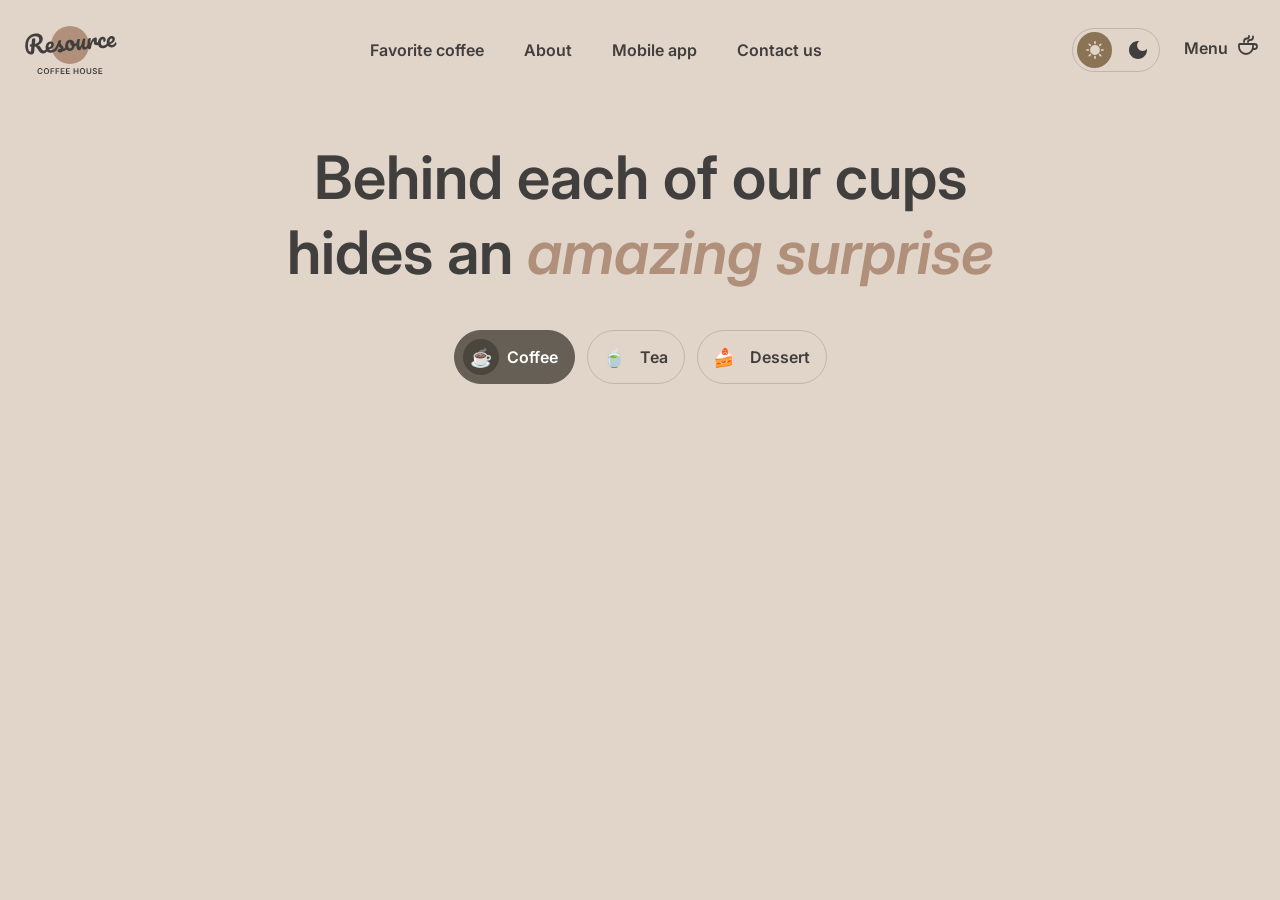
==== index-menu.html @ f8c52d72 "feat: menu page" ====
<!doctype html>
<html lang="en">
  <head>
    <meta charset="UTF-8" />
    <meta name="viewport" content="width=device-width, initial-scale=1.0" />
    <title>Menu</title>
    <link rel="stylesheet" href="style-menu.css" />
    <link rel="icon" type="image/svg+xml" href="logo.svg" />
  </head>
  <body>
    <div class="main-page">
      <div class="header">
        <img src="logo.svg" alt="logo" class="logo" />
        <nav class="nav">
          <ul class="nav-list">
            <li><a href="#favoriate">Favorite coffee</a></li>
            <li><a href="#about">About</a></li>
            <li><a href="#app">Mobile app</a></li>
            <li><a href="#contacts">Contact us</a></li>
          </ul>
        </nav>
        <div class="header-right">
          <div class="theme-toggle">
            <button class="theme-btn theme-btn--active">
              <img src="Sun.svg" alt="light theme" class="light-theme-img" />
            </button>
            <button class="theme-btn">
              <img src="Moon.svg" alt="dark theme" />
            </button>
          </div>
          <div class="menu-item">
            <p class="menu-text">Menu</p>
            <img src="coffee-cup.svg" alt="сoffee cup" class="coffee-cup" />
          </div>
        </div>
      </div>
      <section class="menu-page">
        <h2>Behind each of our cups hides an <span>amazing surprise</span></h2>

        <div class="filter-buttons">
          <button class="filter-btn filter-btn--active">
            <span class="filter-icon-wrap">☕</span>
            Coffee
          </button>
          <button class="filter-btn">
            <span class="filter-icon-wrap">🍵</span>
            Tea
          </button>
          <button class="filter-btn">
            <span class="filter-icon-wrap">🍰</span>
            Dessert
          </button>
        </div>
      </section>
    </div>
  </body>
</html>
---- style-menu.css ----
@import url("https://fonts.googleapis.com/css2?family=Inter:ital,opsz,wght@0,14..32,100..900;1,14..32,100..900&display=swap");

@import url("https://fonts.googleapis.com/css2?family=Inter:ital,opsz,wght@0,14..32,100..900;1,14..32,100..900&family=Montserrat:ital,wght@0,100..900;1,100..900&display=swap");

* {
  box-sizing: border-box;
  margin: 0;
  padding: 0;
}

html {
  scroll-behavior: smooth;
}

body {
  background: var(--Background-Page, #e1d4c9);
  -webkit-font-smoothing: antialiased;
  -moz-osx-font-smoothing: grayscale;
}

.header {
  display: flex;
  align-items: center;
  justify-content: space-between;
  padding: 20px;
}

.nav-list {
  display: flex;
  max-width: 1360px;
  justify-content: space-between;
  align-items: center;
  align-self: stretch;
  gap: 40px;
  font-feature-settings:
    "liga" off,
    "clig" off;
  font-family: "Inter", Arial, sans-serif;
  font-size: 16px;
  font-style: normal;
  font-weight: 600;
  line-height: 150%;
  list-style: none;
}

.nav-list a {
  text-decoration: none;
  color: inherit;
  color: var(--Text-Dark, #403f3d);
  font-feature-settings:
    "liga" off,
    "clig" off;

  font-family: Inter;
  font-size: 16px;
  font-style: normal;
  font-weight: 600;
  line-height: 150%;
}

.header-right {
  display: flex;
  align-items: center;
  gap: 24px;
}

.theme-toggle {
  display: flex;
  width: 88px;
  height: 44px;
  padding: 4px;
  justify-content: center;
  align-items: center;
  gap: 8px;
  border-radius: 100px;
  border: 1px solid var(--Border-Primary, #c1b6ad);
  background: transparent;
}

.theme-btn {
  display: flex;
  align-items: center;
  justify-content: center;
  width: 36px;
  height: 36px;
  border-radius: 50%;
  border: none;
  cursor: pointer;
  background: transparent;
  padding: 0;
}

.theme-btn--active {
  background: #8b7355;
}

.theme-btn img {
  width: 18px;
  height: 18px;
  flex-shrink: 0;
  fill: var(--Text-Primary, #403f3d);
}

.menu-item {
  position: relative;
  display: flex;
  align-items: center;
  gap: 8px;
  cursor: pointer;
  padding-bottom: 4px;
}

.menu-item::after {
  content: "";
  position: absolute;
  left: 0;
  bottom: 0;
  width: 0;
  height: 2px;
  background: currentColor;
  transition: width 0.3s ease;
}

.menu-item:hover::after {
  width: 100%;
}

.menu-text {
  color: var(--Text-Dark, #403f3d);
  font-feature-settings:
    "liga" off,
    "clig" off;
  font-family: Inter;
  font-size: 16px;
  font-style: normal;
  font-weight: 600;
  line-height: 150%;
  margin: 0;
  text-decoration: none;
}

.coffee-cup {
  width: 24px;
  height: 24px;
  stroke-width: 1.5px;
  stroke: #403f3d;
  position: relative;
  top: -3px;
}

.menu-page h2 {
  color: #403f3d;
  font-feature-settings:
    "liga" off,
    "clig" off;
  font-family: Inter;
  font-size: 60px;
  font-style: normal;
  font-weight: 600;
  line-height: 125%;
  width: 800px;
  text-align: center;
  margin: 0 auto;
  padding-top: 40px;
}

.menu-page h2 span {
  color: #b0907a;
  font-feature-settings:
    "liga" off,
    "clig" off;
  font-family: Inter;
  font-size: 60px;
  font-style: italic;
  font-weight: 600;
  line-height: 125%;
}

.filter-buttons {
  display: flex;
  justify-content: center;
  gap: 12px;
  margin-top: 40px;
}

.filter-btn {
  display: flex;
  align-items: center;
  gap: 8px;
  padding: 8px 16px 8px 8px;
  border-radius: 100px;
  border: 1px solid #c1b6ad;
  background: transparent;
  font-family: Inter;
  font-size: 16px;
  font-weight: 600;
  color: #403f3d;
}

.filter-icon-wrap {
  display: flex;
  align-items: center;
  justify-content: center;
  width: 36px;
  height: 36px;
  border-radius: 50%;
  background: #e1d4c9;
  font-size: 18px;
}

.filter-btn--active {
  background: #665f55;
  border-color: #665f55;
  color: #fff;
}

.filter-btn--active .filter-icon-wrap {
  background: #4a453d;
}
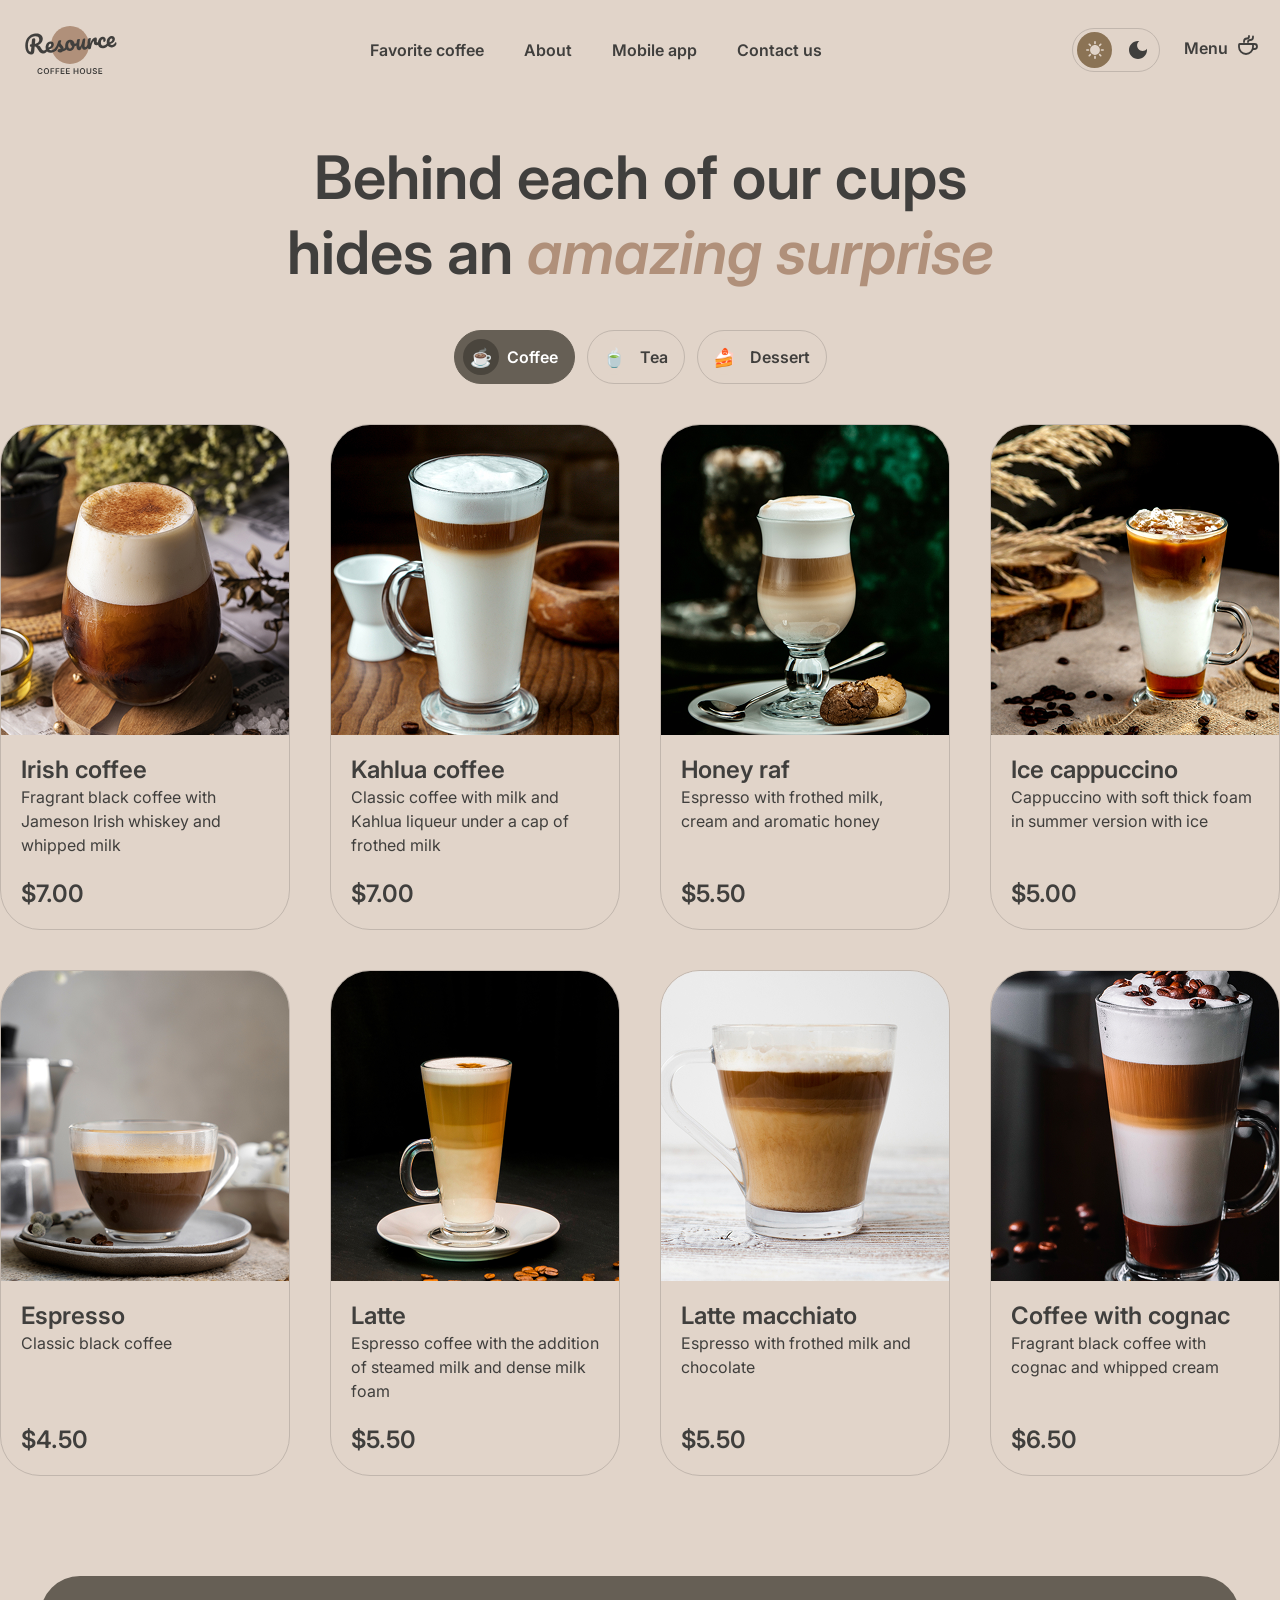
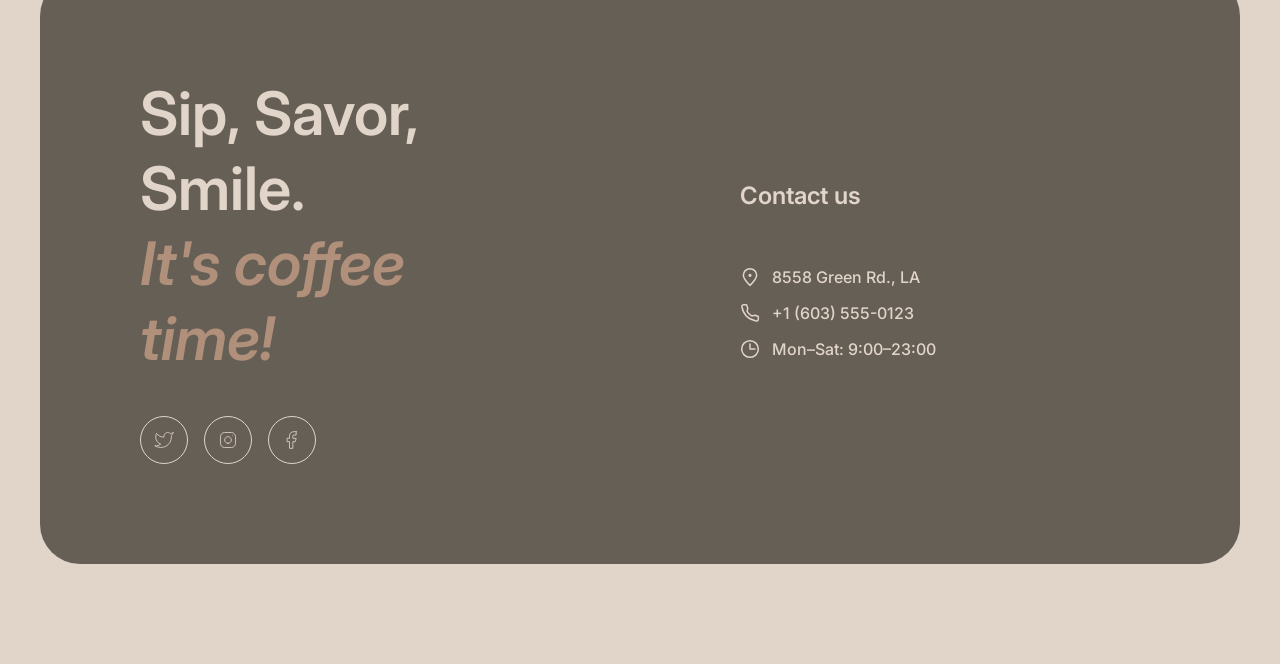
==== commit af87f106: "feat: menu feature" ====
--- a/index-menu.html
+++ b/index-menu.html
@@ -52,6 +52,123 @@
           </button>
         </div>
       </section>
+      <div class="menu-grid">
+        <article class="menu-card">
+          <img src="coffee-1 (1).png" alt="Irish coffee" />
+          <div class="card-content">
+            <h3>Irish coffee</h3>
+            <p>
+              Fragrant black coffee with Jameson Irish whiskey and whipped milk
+            </p>
+            <span class="price">$7.00</span>
+          </div>
+        </article>
+        <article class="menu-card">
+          <img src="coffee-2.png" alt="Kahlua coffee" />
+          <div class="card-content">
+            <h3>Kahlua coffee</h3>
+            <p>
+              Classic coffee with milk and Kahlua liqueur under a cap of frothed
+              milk
+            </p>
+            <span class="price">$7.00</span>
+          </div>
+        </article>
+
+        <article class="menu-card">
+          <img src="coffee-3 (1).png" alt="Kahlua coffee" />
+          <div class="card-content">
+            <h3>Honey raf</h3>
+            <p>Espresso with frothed milk, cream and aromatic honey</p>
+            <span class="price">$5.50</span>
+          </div>
+        </article>
+
+        <article class="menu-card">
+          <img src="coffee-4 (1).png" alt="Kahlua coffee" />
+          <div class="card-content">
+            <h3>Ice cappuccino</h3>
+            <p>Cappuccino with soft thick foam in summer version with ice</p>
+            <span class="price">$5.00</span>
+          </div>
+        </article>
+
+        <article class="menu-card">
+          <img src="coffee-5.png" alt="Kahlua coffee" />
+          <div class="card-content">
+            <h3>Espresso</h3>
+            <p>Classic black coffee</p>
+            <span class="price">$4.50</span>
+          </div>
+        </article>
+
+        <article class="menu-card">
+          <img src="coffee-6.png" alt="Kahlua coffee" />
+          <div class="card-content">
+            <h3>Latte</h3>
+            <p>
+              Espresso coffee with the addition of steamed milk and dense milk
+              foam
+            </p>
+            <span class="price">$5.50</span>
+          </div>
+        </article>
+
+        <article class="menu-card">
+          <img src="coffee-7.png" alt="Kahlua coffee" />
+          <div class="card-content">
+            <h3>Latte macchiato</h3>
+            <p>Espresso with frothed milk and chocolate</p>
+            <span class="price">$5.50</span>
+          </div>
+        </article>
+
+        <article class="menu-card">
+          <img src="coffee-8.png" alt="Kahlua coffee" />
+          <div class="card-content">
+            <h3>Coffee with cognac</h3>
+            <p>Fragrant black coffee with cognac and whipped cream</p>
+            <span class="price">$6.50</span>
+          </div>
+        </article>
+      </div>
+      <section id="contacts" class="Contacts">
+        <div class="container-contacts">
+          <div class="offer">
+            <h2>Sip, Savor, Smile. <br /><span>It's coffee time!</span></h2>
+            <div class="socials">
+              <a href="#" class="social-icon"
+                ><img src="twitter.svg" alt="Twitter"
+              /></a>
+              <a href="#" class="social-icon"
+                ><img src="instagram.svg" alt="Instagram"
+              /></a>
+              <a href="#" class="social-icon"
+                ><img src="facebook.svg" alt="Facebook"
+              /></a>
+            </div>
+          </div>
+
+          <div class="contact-info">
+            <p class="contact-title">Contact us</p>
+
+            <div class="contact-item">
+              <img src="pin-alt.svg" alt="" />
+              <p>8558 Green Rd., LA</p>
+            </div>
+
+            <div class="contact-item">
+              <img src="phone.svg" alt="" />
+              <p>+1 (603) 555-0123</p>
+            </div>
+
+            <div class="contact-item">
+              <img src="clock.svg" alt="" />
+              <p>Mon–Sat: 9:00–23:00</p>
+            </div>
+          </div>
+        </div>
+      </section>
     </div>
   </body>
 </html>
--- a/style-menu.css
+++ b/style-menu.css
@@ -217,3 +217,180 @@
 .filter-btn--active .filter-icon-wrap {
   background: #4a453d;
 }
+
+.menu-grid {
+  max-width: 1360px;
+  margin: 40px auto 0;
+  display: grid;
+  grid-template-columns: repeat(4, 1fr);
+  gap: 40px;
+}
+
+.menu-card {
+  display: flex;
+  flex-direction: column;
+  border-radius: 40px;
+  border: 1px solid var(--Border-Primary, #c1b6ad);
+  display: flex;
+  height: 506px;
+  flex-direction: column;
+  overflow: hidden;
+}
+
+.menu-card img {
+  width: 100%;
+  height: 310px;
+
+  object-fit: cover;
+  object-position: center;
+
+  display: block;
+}
+
+.card-content {
+  padding: 20px;
+
+  display: flex;
+  flex-direction: column;
+
+  flex: 1;
+}
+
+.card-content h3 {
+  color: #403f3d;
+  font-feature-settings:
+    "liga" off,
+    "clig" off;
+  font-family: Inter;
+  font-size: 24px;
+  font-style: normal;
+  font-weight: 600;
+  line-height: 125%;
+}
+
+.card-content p {
+  color: #403f3d;
+  font-feature-settings:
+    "liga" off,
+    "clig" off;
+  font-family: Inter;
+  font-size: 16px;
+  font-style: normal;
+  font-weight: 400;
+  line-height: 150%;
+}
+
+.price {
+  color: #403f3d;
+  font-feature-settings:
+    "liga" off,
+    "clig" off;
+  font-family: Inter;
+  font-size: 24px;
+  font-style: normal;
+  font-weight: 600;
+  line-height: 125%;
+  margin-top: auto;
+}
+
+.Contacts {
+  padding: 100px 40px;
+}
+
+.container-contacts {
+  display: flex;
+  max-width: 1360px;
+  margin: 0 auto;
+  padding: 100px;
+  justify-content: center;
+  align-items: center;
+  gap: 100px;
+  border-radius: 40px;
+  background: #665f55;
+}
+
+.offer {
+  display: flex;
+  flex-direction: column;
+  justify-content: center;
+  align-items: flex-start;
+  gap: 40px;
+  flex: 1 0 0;
+}
+
+.offer h2 {
+  color: #e1d4c9;
+  font-family: Inter;
+  font-size: 60px;
+  font-weight: 600;
+  line-height: 125%;
+  margin: 0;
+  gap: 40px;
+}
+
+.offer h2 span {
+  color: #b0907a;
+  font-style: italic;
+  font-weight: 600;
+}
+
+.socials {
+  display: flex;
+  gap: 16px;
+}
+
+.social-icon {
+  display: flex;
+  align-items: center;
+  justify-content: center;
+  width: 48px;
+  height: 48px;
+  border-radius: 50%;
+  border: 1px solid #e1d4c9;
+}
+
+.social-icon img {
+  width: 20px;
+  height: 20px;
+}
+
+.contact-info {
+  display: flex;
+  flex-direction: column;
+  gap: 16px;
+  flex: 1 0 0;
+  padding-left: 100px;
+}
+
+.contact-title {
+  color: #e1d4c9;
+  font-feature-settings:
+    "liga" off,
+    "clig" off;
+  font-family: Inter;
+  font-size: 24px;
+  font-style: normal;
+  font-weight: 600;
+  line-height: 125%;
+  gap: 40px;
+  margin: 0 0 40px 0;
+}
+
+.contact-item {
+  display: flex;
+  align-items: center;
+  gap: 12px;
+}
+
+.contact-item img {
+  width: 20px;
+  height: 20px;
+}
+
+.contact-item p {
+  color: #e1d4c9;
+  font-family: Inter;
+  font-size: 16px;
+  font-weight: 500;
+  margin: 0;
+}
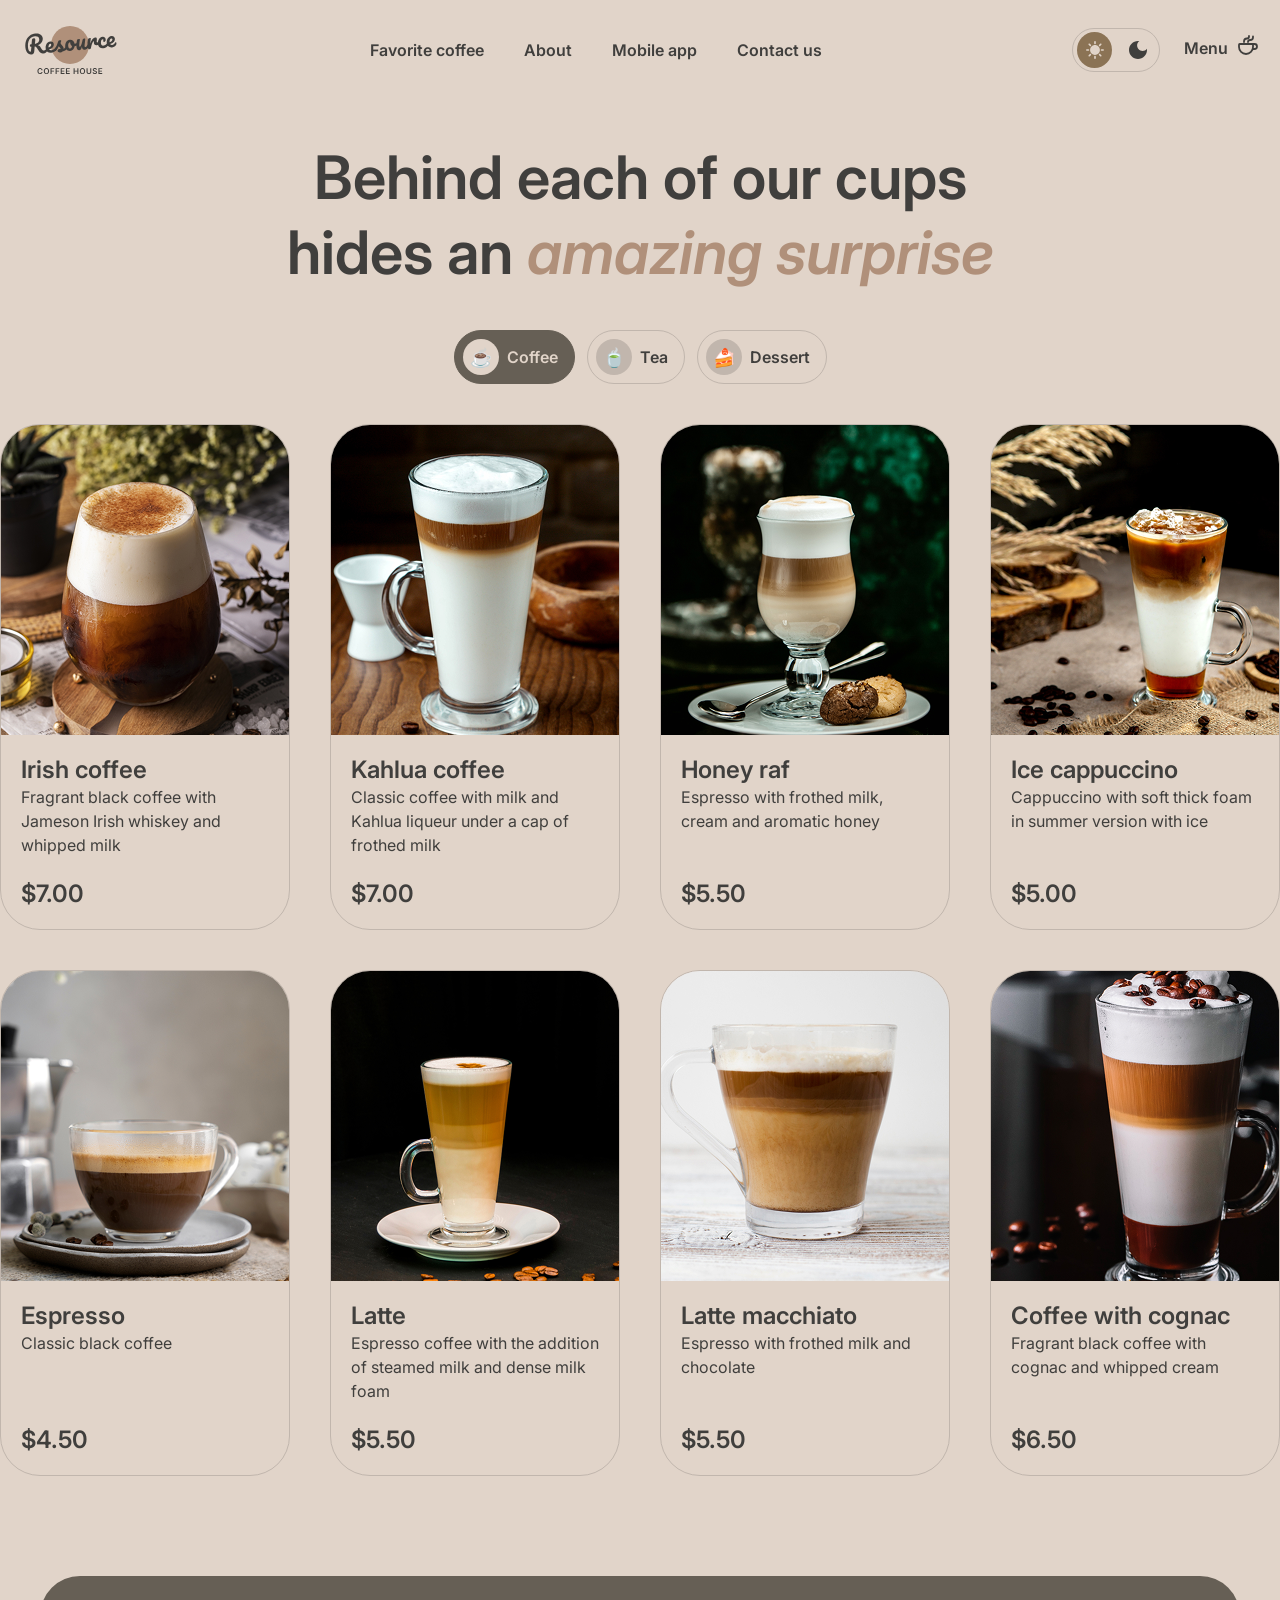
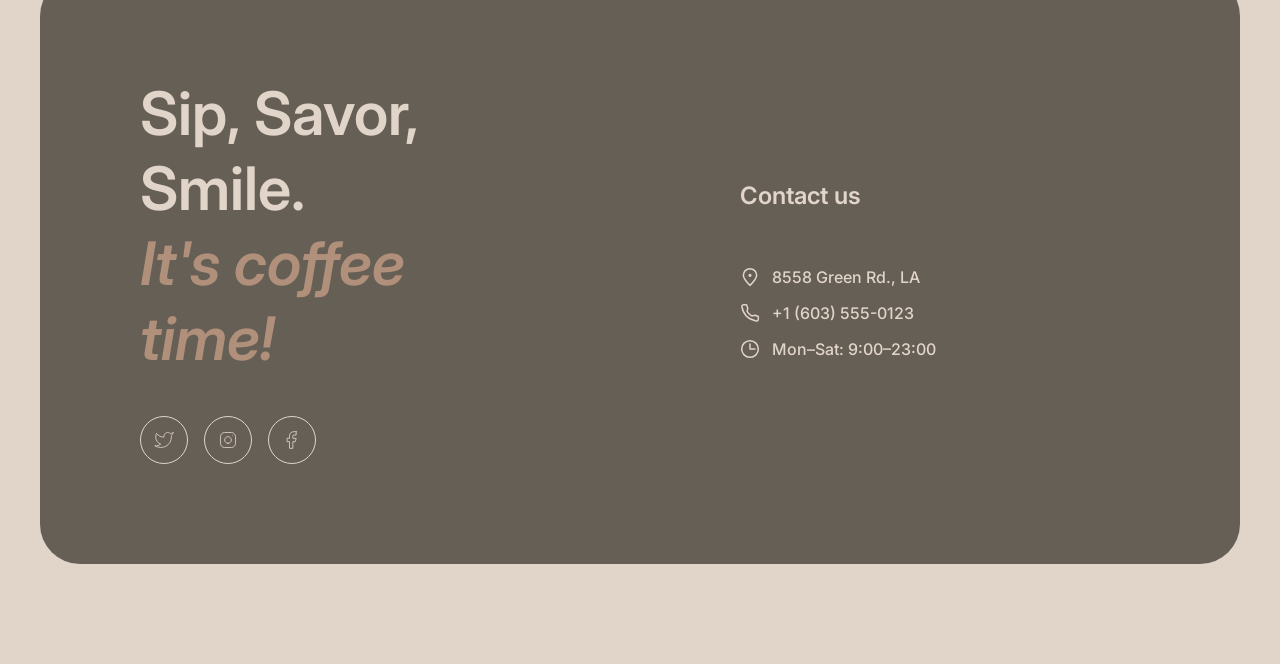
==== commit be4f3c66: "feat: final for part2" ====
--- a/index-menu.html
+++ b/index-menu.html
@@ -5,54 +5,86 @@
     <meta name="viewport" content="width=device-width, initial-scale=1.0" />
     <title>Menu</title>
     <link rel="stylesheet" href="style-menu.css" />
+    <link rel="stylesheet" href="burger.css" />
     <link rel="icon" type="image/svg+xml" href="logo.svg" />
   </head>
   <body>
     <div class="main-page">
       <div class="header">
-        <img src="logo.svg" alt="logo" class="logo" />
-        <nav class="nav">
+        <img src="logo.svg" alt="logo" class="logo logo-light" />
+        <img src="logo_dark.svg" alt="logo" class="logo logo-dark" />
+        <nav class="nav" id="main-navigation" aria-label="Main navigation">
           <ul class="nav-list">
-            <li><a href="#favoriate">Favorite coffee</a></li>
-            <li><a href="#about">About</a></li>
-            <li><a href="#app">Mobile app</a></li>
-            <li><a href="#contacts">Contact us</a></li>
+            <li>
+              <a href="index.html#favorite">Favorite coffee</a>
+            </li>
+
+            <li>
+              <a href="index.html#about">About</a>
+            </li>
+
+            <li>
+              <a href="index.html#app">Mobile app</a>
+            </li>
+
+            <li>
+              <a href="index.html#contacts">Contact us</a>
+            </li>
+
+            <li class="mobile-menu-link">
+              <a href="index-menu.html">
+                Menu
+                <img src="coffee-cup.svg" alt="" />
+              </a>
+            </li>
           </ul>
         </nav>
         <div class="header-right">
           <div class="theme-toggle">
-            <button class="theme-btn theme-btn--active">
-              <img src="Sun.svg" alt="light theme" class="light-theme-img" />
+            <button type="button" class="theme-btn light-btn theme-btn--active">
+              <img src="Sun.svg" alt="light theme" />
             </button>
-            <button class="theme-btn">
+
+            <button type="button" class="theme-btn dark-btn">
               <img src="Moon.svg" alt="dark theme" />
             </button>
           </div>
-          <div class="menu-item">
+          <a class="menu-item" href="index-menu.html">
             <p class="menu-text">Menu</p>
             <img src="coffee-cup.svg" alt="сoffee cup" class="coffee-cup" />
-          </div>
+          </a>
+          <button
+            class="burger"
+            type="button"
+            aria-label="Open menu"
+            aria-expanded="false"
+            aria-controls="main-navigation"
+          >
+            <span></span><span></span>
+          </button>
         </div>
       </div>
       <section class="menu-page">
         <h2>Behind each of our cups hides an <span>amazing surprise</span></h2>
 
         <div class="filter-buttons">
-          <button class="filter-btn filter-btn--active">
+          <button class="filter-btn filter-btn--active" data-category="coffee">
             <span class="filter-icon-wrap">☕</span>
             Coffee
           </button>
-          <button class="filter-btn">
+
+          <button class="filter-btn" data-category="tea">
             <span class="filter-icon-wrap">🍵</span>
             Tea
           </button>
-          <button class="filter-btn">
+
+          <button class="filter-btn" data-category="dessert">
             <span class="filter-icon-wrap">🍰</span>
             Dessert
           </button>
         </div>
       </section>
-      <div class="menu-grid">
+      <div class="menu-grid" id="menu-grid">
         <article class="menu-card">
           <img src="coffee-1 (1).png" alt="Irish coffee" />
           <div class="card-content">
@@ -170,5 +202,110 @@
         </div>
       </section>
     </div>
+    <script src="burger.js"></script>
+    <div class="modal-overlay" id="modal-overlay">
+      <div class="modal-window" id="modal-window">
+        <div class="modal-image-block">
+          <img src="" alt="" class="modal-image" id="modal-image" />
+        </div>
+
+        <div class="modal-content">
+          <h3 class="modal-title" id="modal-title"></h3>
+          <p class="modal-description" id="modal-description"></p>
+
+          <div class="modal-section">
+            <p class="modal-label">Size</p>
+            <div class="modal-options" id="size-options">
+              <button
+                class="option-btn active"
+                data-type="size"
+                data-value="S"
+                data-price="0"
+              >
+                <span class="option-mark">S</span>
+                <span>200 ml</span>
+              </button>
+
+              <button
+                class="option-btn"
+                data-type="size"
+                data-value="M"
+                data-price="0.5"
+              >
+                <span class="option-mark">M</span>
+                <span>300 ml</span>
+              </button>
+
+              <button
+                class="option-btn"
+                data-type="size"
+                data-value="L"
+                data-price="1"
+              >
+                <span class="option-mark">L</span>
+                <span>400 ml</span>
+              </button>
+            </div>
+          </div>
+
+          <div class="modal-section">
+            <p class="modal-label">Additives</p>
+            <div class="modal-options" id="additives-options">
+              <button
+                class="option-btn active"
+                data-type="additive"
+                data-value="1"
+                data-name="Sugar"
+                data-price="0"
+              >
+                <span class="option-mark">1</span>
+                <span>Sugar</span>
+              </button>
+
+              <button
+                class="option-btn"
+                data-type="additive"
+                data-value="2"
+                data-name="Cinnamon"
+                data-price="0.5"
+              >
+                <span class="option-mark">2</span>
+                <span>Cinnamon</span>
+              </button>
+
+              <button
+                class="option-btn"
+                data-type="additive"
+                data-value="3"
+                data-name="Syrup"
+                data-price="0.5"
+              >
+                <span class="option-mark">3</span>
+                <span>Syrup</span>
+              </button>
+            </div>
+          </div>
+
+          <div class="modal-total">
+            <span>Total:</span>
+            <span id="modal-price">$7.00</span>
+          </div>
+
+          <div class="modal-note">
+            <img src="info-empty.svg" alt="info" />
+            <p>
+              The cost is not final. Download our mobile app to see the final
+              price and place your order. Earn loyalty points and enjoy your
+              favorite coffee with up to 20% discount.
+            </p>
+          </div>
+
+          <button class="modal-close-btn" id="modal-close-btn">Close</button>
+        </div>
+      </div>
+    </div>
+    <script src="./modal.js"></script>
+    <script src="./menu.js"></script>
+    <script src="./theme.js"></script>
   </body>
 </html>
--- a/style-menu.css
+++ b/style-menu.css
@@ -12,10 +12,41 @@
   scroll-behavior: smooth;
 }
 
+:root {
+  --bg-color: #e1d4c9;
+  --text-color: #403f3d;
+  --border-color: #c1b6ad;
+
+  --card-bg: #e1d4c9;
+  --modal-bg: #e1d4c9;
+
+  --active-bg: #665f55;
+  --active-text: #e1d4c9;
+
+  --footer-bg: #665f55;
+}
+
+body.dark-theme {
+  --bg-color: #403f3d;
+  --text-color: #e1d4c9;
+  --border-color: #665f55;
+
+  --card-bg: #403f3d;
+  --modal-bg: #403f3d;
+
+  --active-bg: #665f55;
+  --active-text: #e1d4c9;
+
+  --footer-bg: #665f55;
+}
+
 body {
-  background: var(--Background-Page, #e1d4c9);
-  -webkit-font-smoothing: antialiased;
-  -moz-osx-font-smoothing: grayscale;
+  background: var(--bg-color);
+  color: var(--text-color);
+
+  transition:
+    background-color 0.3s ease,
+    color 0.3s ease;
 }
 
 .header {
@@ -46,7 +77,7 @@
 .nav-list a {
   text-decoration: none;
   color: inherit;
-  color: var(--Text-Dark, #403f3d);
+  color: var(--text-color);
   font-feature-settings:
     "liga" off,
     "clig" off;
@@ -56,6 +87,18 @@
   font-style: normal;
   font-weight: 600;
   line-height: 150%;
+}
+
+.logo-dark {
+  display: none;
+}
+
+body.dark-theme .logo-light {
+  display: none;
+}
+
+body.dark-theme .logo-dark {
+  display: block;
 }
 
 .header-right {
@@ -126,7 +169,7 @@
 }
 
 .menu-text {
-  color: var(--Text-Dark, #403f3d);
+  color: var(--text-color);
   font-feature-settings:
     "liga" off,
     "clig" off;
@@ -394,3 +437,357 @@
   font-weight: 500;
   margin: 0;
 }
+
+.modal-overlay {
+  position: fixed;
+  inset: 0;
+  background: rgba(64, 63, 61, 0.8);
+  display: flex;
+  justify-content: center;
+  align-items: center;
+  padding: 40px;
+  opacity: 0;
+  visibility: hidden;
+  pointer-events: none;
+  transition: 0.3s ease;
+  z-index: 1000;
+}
+
+.modal-overlay.open {
+  opacity: 1;
+  visibility: visible;
+  pointer-events: auto;
+}
+
+.modal-window {
+  width: 800px;
+  max-width: 100%;
+  background: #e1d4c9;
+  border-radius: 40px;
+  display: flex;
+  gap: 20px;
+  padding: 16px;
+  color: #403f3d;
+  box-sizing: border-box;
+  font-family: Inter;
+}
+
+.modal-image-block {
+  width: 310px;
+  flex-shrink: 0;
+}
+
+.modal-image {
+  width: 100%;
+  border-radius: 40px;
+  display: block;
+}
+
+.modal-content {
+  flex: 1;
+  display: flex;
+  flex-direction: column;
+}
+
+.modal-title {
+  font-size: 24px;
+  font-weight: 600;
+  line-height: 125%;
+  margin: 0 0 12px;
+}
+
+.modal-description {
+  font-size: 16px;
+  line-height: 150%;
+  margin: 0 0 20px;
+}
+
+.modal-section {
+  margin-bottom: 20px;
+}
+
+.modal-label {
+  font-size: 16px;
+  line-height: 150%;
+  margin: 0 0 8px;
+}
+
+.modal-options {
+  display: flex;
+  flex-wrap: wrap;
+  gap: 8px;
+}
+
+.option-btn {
+  border: 1px solid #c1b6ad;
+  border-radius: 100px;
+  background: transparent;
+  padding: 8px 16px 8px 8px;
+  display: flex;
+  align-items: center;
+  gap: 8px;
+  cursor: pointer;
+  font-size: 16px;
+  font-weight: 600;
+  line-height: 150%;
+  color: #403f3d;
+  transition: 0.3s ease;
+}
+
+.option-mark {
+  width: 30px;
+  height: 30px;
+  border-radius: 100px;
+  background: #c1b6ad;
+  display: flex;
+  align-items: center;
+  justify-content: center;
+  flex-shrink: 0;
+}
+
+.option-btn.active {
+  background: #665f55;
+  color: #e1d4c9;
+  border-color: #665f55;
+}
+
+.option-btn.active .option-mark {
+  background: #e1d4c9;
+  color: #403f3d;
+}
+
+.modal-total {
+  display: flex;
+  justify-content: space-between;
+  align-items: center;
+  font-size: 24px;
+  font-weight: 600;
+  line-height: 125%;
+  padding-bottom: 20px;
+  border-bottom: 1px solid #c1b6ad;
+  margin-bottom: 12px;
+}
+
+.modal-note {
+  display: flex;
+  gap: 8px;
+  margin-bottom: 20px;
+}
+
+.modal-note img {
+  width: 16px;
+  height: 16px;
+  flex-shrink: 0;
+  margin-top: 2px;
+}
+
+.modal-note p {
+  margin: 0;
+  font-size: 10px;
+  line-height: 140%;
+}
+
+.modal-close-btn {
+  width: 100%;
+  height: 44px;
+  border: 1px solid #665f55;
+  border-radius: 100px;
+  background: transparent;
+  color: #403f3d;
+  font-size: 16px;
+  font-weight: 600;
+  cursor: pointer;
+  transition: 0.3s ease;
+}
+
+.modal-close-btn:hover {
+  background: #665f55;
+  color: #e1d4c9;
+}
+
+body.modal-open {
+  overflow: hidden;
+}
+
+@media (max-width: 768px) {
+  .modal-window {
+    width: 688px;
+  }
+
+  .modal-image-block {
+    width: 310px;
+  }
+}
+
+@media (max-width: 650px) {
+  .modal-window {
+    width: 342px;
+    padding: 16px;
+  }
+
+  .modal-image-block {
+    display: none;
+  }
+}
+
+.menu-card {
+  background: var(--card-bg);
+  border-color: var(--border-color);
+  color: var(--text-color);
+
+  transition:
+    background-color 0.3s ease,
+    color 0.3s ease,
+    border-color 0.3s ease;
+}
+
+.menu-card h3,
+.menu-card p,
+.menu-card .price {
+  color: var(--text-color);
+}
+
+.menu-page h2 {
+  color: var(--text-color);
+}
+
+.nav-list {
+  background: var(--bg-color);
+}
+
+.nav-list a {
+  color: var(--text-color);
+}
+
+.menu-text {
+  color: var(--text-color);
+}
+
+.filter-btn {
+  background: transparent;
+  color: var(--text-color);
+
+  border: 1px solid var(--border-color);
+}
+
+.filter-btn--active {
+  background: var(--active-bg);
+  color: var(--active-text);
+  border-color: var(--active-bg);
+}
+
+.filter-icon-wrap {
+  background: var(--border-color);
+}
+
+.filter-btn--active .filter-icon-wrap {
+  background: #e1d4c9;
+  color: #403f3d;
+}
+
+.modal-window {
+  background: var(--modal-bg);
+  color: var(--text-color);
+
+  font-family: Inter, sans-serif;
+  background: #e1d4c9;
+  color: #403f3d;
+
+  transition:
+    background-color 0.3s ease,
+    color 0.3s ease;
+}
+
+.modal-title,
+.modal-description,
+.modal-label,
+.modal-total,
+.modal-note {
+  color: var(--text-color);
+}
+
+.option-btn {
+  background: transparent;
+  color: var(--text-color);
+  border: 1px solid var(--border-color);
+}
+
+.option-mark {
+  background: var(--border-color);
+  color: var(--text-color);
+}
+
+.option-btn.active {
+  background: var(--active-bg);
+  color: var(--active-text);
+  border-color: var(--active-bg);
+}
+
+.option-btn.active .option-mark {
+  background: #e1d4c9;
+  color: #403f3d;
+}
+
+.modal-total {
+  border-bottom: 1px solid var(--border-color);
+}
+
+body.dark-theme #modal-overlay {
+  background: rgba(64, 63, 61, 0.8);
+}
+
+body.dark-theme .modal-window {
+  background: #403f3d;
+  color: #e1d4c9;
+  font-family: Inter, sans-serif;
+}
+
+body.dark-theme .modal-window h3,
+body.dark-theme .modal-window p,
+body.dark-theme .modal-window .modal-label,
+body.dark-theme .modal-window .modal-note,
+body.dark-theme .modal-window .modal-total {
+  color: #e1d4c9;
+}
+
+body.dark-theme .modal-window hr,
+body.dark-theme .modal-window .modal-divider {
+  border-color: #665f55;
+}
+
+body.dark-theme .option-btn {
+  background: transparent;
+  color: #e1d4c9;
+
+  border: 1px solid #665f55;
+  border-radius: 100px;
+
+  outline: none;
+  box-shadow: none;
+}
+
+body.dark-theme .option-mark {
+  background: #665f55;
+  color: #e1d4c9;
+}
+
+body.dark-theme .option-btn.active {
+  background: #2c2b29;
+  color: #e1d4c9;
+
+  border-color: #2c2b29;
+
+  outline: none;
+  box-shadow: none;
+}
+
+body.dark-theme .option-btn.active .option-mark {
+  background: #e1d4c9;
+  color: #403f3d;
+}
+
+body.dark-theme .option-btn:focus,
+body.dark-theme .option-btn:focus-visible {
+  outline: none;
+  box-shadow: none;
+}
--- a/burger.css
+++ b/burger.css
@@ -0,0 +1,131 @@
+.burger,
+.mobile-menu-link {
+  display: none;
+}
+
+.menu-item {
+  color: var(--text-color);
+  text-decoration: none;
+}
+
+@media (max-width: 768px) {
+  .header {
+    width: 100%;
+    min-height: 100px;
+    background: var(--bg-color);
+  }
+
+  .header-right {
+    gap: 24px;
+  }
+
+  .header-right > .menu-item {
+    display: none;
+  }
+
+  .burger {
+    position: relative;
+    display: block;
+    flex: 0 0 44px;
+    width: 44px;
+    height: 44px;
+    border: 1px solid var(--text-color);
+    border-radius: 50%;
+    background: transparent;
+    color: var(--text-color);
+    cursor: pointer;
+  }
+
+  .burger span {
+    position: absolute;
+    left: 13px;
+    top: 20px;
+    width: 16px;
+    height: 2px;
+    border-radius: 2px;
+    background: currentColor;
+    transform: translateY(-4px);
+    transition: transform 0.3s ease;
+  }
+
+  .burger span + span {
+    transform: translateY(4px);
+  }
+
+  .burger[aria-expanded="true"] span {
+    transform: rotate(45deg);
+  }
+
+  .burger[aria-expanded="true"] span + span {
+    transform: rotate(-45deg);
+  }
+
+  .nav {
+    position: fixed;
+    z-index: 100;
+    inset: var(--header-bottom, 100px) 0 0;
+    overflow-y: auto;
+    overscroll-behavior: contain;
+    background: var(--bg-color);
+    visibility: hidden;
+    opacity: 0;
+    transform: translateX(100%);
+    transition: transform 0.3s ease, opacity 0.3s ease, visibility 0.3s;
+  }
+
+  .nav-list {
+    min-height: 100%;
+    padding: 60px 16px;
+    flex-direction: column;
+    justify-content: center;
+    gap: 60px;
+  }
+
+  .nav-list a {
+    font-size: 32px;
+    line-height: 1.25;
+    text-align: center;
+  }
+
+  .mobile-menu-link {
+    display: block;
+    margin-top: 40px;
+  }
+
+  .mobile-menu-link a {
+    display: flex;
+    align-items: center;
+    gap: 16px;
+  }
+
+  .mobile-menu-link img {
+    width: 32px;
+    height: 32px;
+  }
+
+  body.menu-open {
+    position: fixed;
+    inset-inline: 0;
+    overflow: hidden;
+  }
+
+  .menu-open .header {
+    position: fixed;
+    z-index: 101;
+    top: 0;
+    left: 0;
+  }
+
+  .menu-open .nav {
+    visibility: visible;
+    opacity: 1;
+    transform: translateX(0);
+  }
+}
+
+@media (prefers-reduced-motion: reduce) {
+  .nav,
+  .burger span {
+    transition: none;
+  }
+}
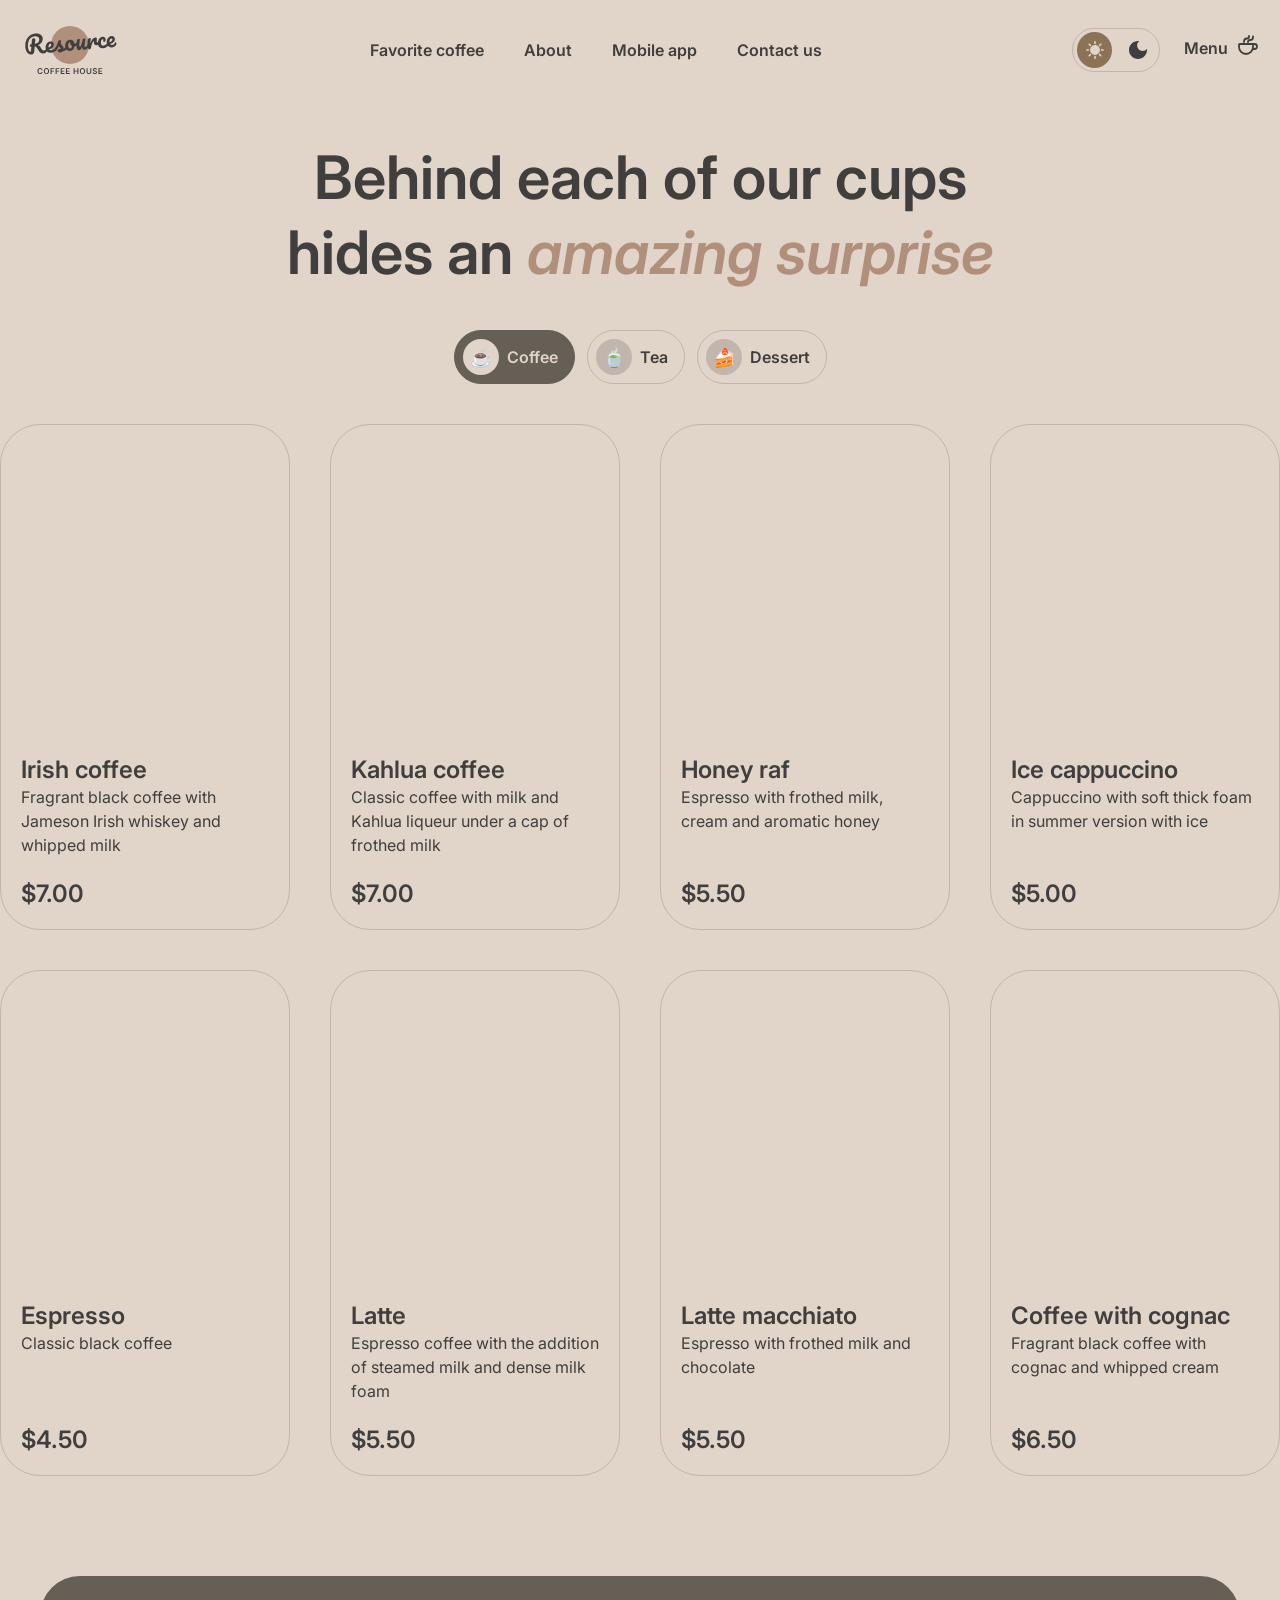
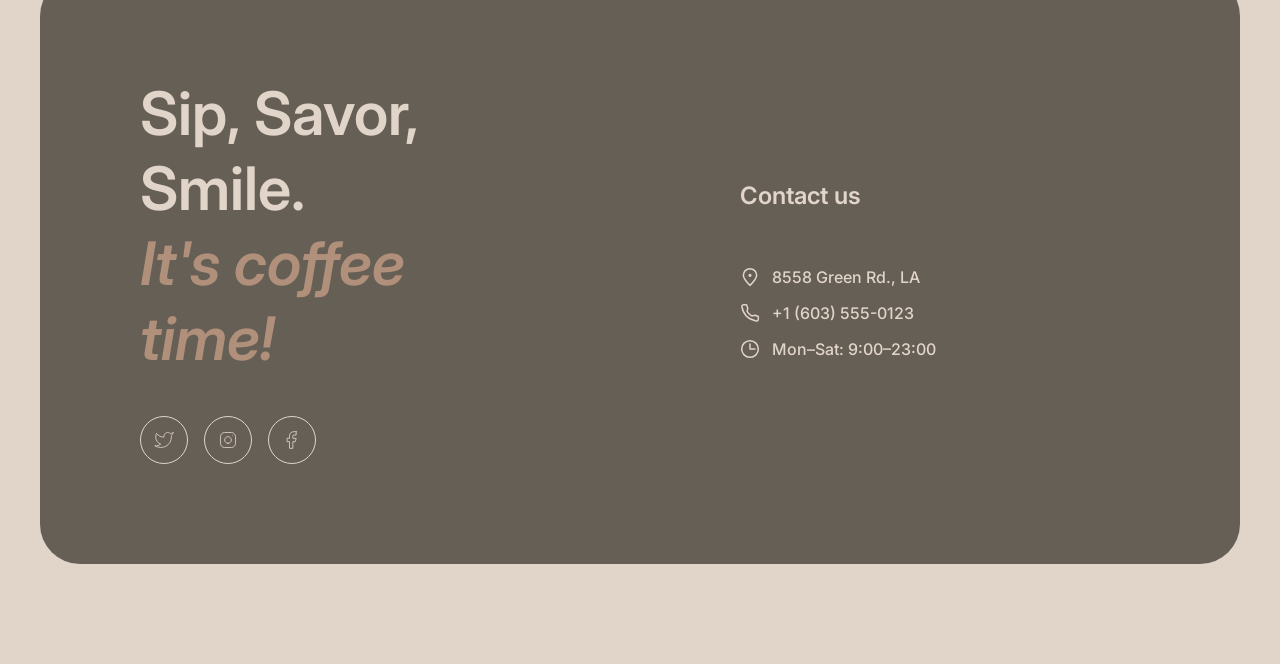
==== commit 0d07f352: "fix: button and js files" ====
--- a/index-menu.html
+++ b/index-menu.html
@@ -84,86 +84,10 @@
           </button>
         </div>
       </section>
-      <div class="menu-grid" id="menu-grid">
-        <article class="menu-card">
-          <img src="coffee-1 (1).png" alt="Irish coffee" />
-          <div class="card-content">
-            <h3>Irish coffee</h3>
-            <p>
-              Fragrant black coffee with Jameson Irish whiskey and whipped milk
-            </p>
-            <span class="price">$7.00</span>
-          </div>
-        </article>
-        <article class="menu-card">
-          <img src="coffee-2.png" alt="Kahlua coffee" />
-          <div class="card-content">
-            <h3>Kahlua coffee</h3>
-            <p>
-              Classic coffee with milk and Kahlua liqueur under a cap of frothed
-              milk
-            </p>
-            <span class="price">$7.00</span>
-          </div>
-        </article>
-
-        <article class="menu-card">
-          <img src="coffee-3 (1).png" alt="Kahlua coffee" />
-          <div class="card-content">
-            <h3>Honey raf</h3>
-            <p>Espresso with frothed milk, cream and aromatic honey</p>
-            <span class="price">$5.50</span>
-          </div>
-        </article>
-
-        <article class="menu-card">
-          <img src="coffee-4 (1).png" alt="Kahlua coffee" />
-          <div class="card-content">
-            <h3>Ice cappuccino</h3>
-            <p>Cappuccino with soft thick foam in summer version with ice</p>
-            <span class="price">$5.00</span>
-          </div>
-        </article>
-
-        <article class="menu-card">
-          <img src="coffee-5.png" alt="Kahlua coffee" />
-          <div class="card-content">
-            <h3>Espresso</h3>
-            <p>Classic black coffee</p>
-            <span class="price">$4.50</span>
-          </div>
-        </article>
-
-        <article class="menu-card">
-          <img src="coffee-6.png" alt="Kahlua coffee" />
-          <div class="card-content">
-            <h3>Latte</h3>
-            <p>
-              Espresso coffee with the addition of steamed milk and dense milk
-              foam
-            </p>
-            <span class="price">$5.50</span>
-          </div>
-        </article>
-
-        <article class="menu-card">
-          <img src="coffee-7.png" alt="Kahlua coffee" />
-          <div class="card-content">
-            <h3>Latte macchiato</h3>
-            <p>Espresso with frothed milk and chocolate</p>
-            <span class="price">$5.50</span>
-          </div>
-        </article>
-
-        <article class="menu-card">
-          <img src="coffee-8.png" alt="Kahlua coffee" />
-          <div class="card-content">
-            <h3>Coffee with cognac</h3>
-            <p>Fragrant black coffee with cognac and whipped cream</p>
-            <span class="price">$6.50</span>
-          </div>
-        </article>
-      </div>
+      <div class="menu-grid" id="menu-grid"></div>
+      <button class="show-more-btn" id="show-more-btn" type="button">
+        <span>↻</span>
+      </button>
       <section id="contacts" class="Contacts">
         <div class="container-contacts">
           <div class="offer">
@@ -265,8 +189,8 @@
               <button
                 class="option-btn"
                 data-type="additive"
-                data-value="2"
-                data-name="Cinnamon"
+                data-value="1"
+                data-name="Sugar"
                 data-price="0.5"
               >
                 <span class="option-mark">2</span>
--- a/style-menu.css
+++ b/style-menu.css
@@ -791,3 +791,32 @@
   outline: none;
   box-shadow: none;
 }
+
+.show-more-btn {
+  display: none;
+
+  width: 60px;
+  height: 60px;
+
+  margin: 40px auto 100px;
+
+  border: 1px solid var(--text-color);
+  border-radius: 50%;
+
+  background: transparent;
+  color: var(--text-color);
+
+  align-items: center;
+  justify-content: center;
+
+  font-size: 30px;
+  cursor: pointer;
+}
+
+.show-more-btn.visible {
+  display: flex;
+}
+
+.show-more-btn span {
+  line-height: 1;
+}
